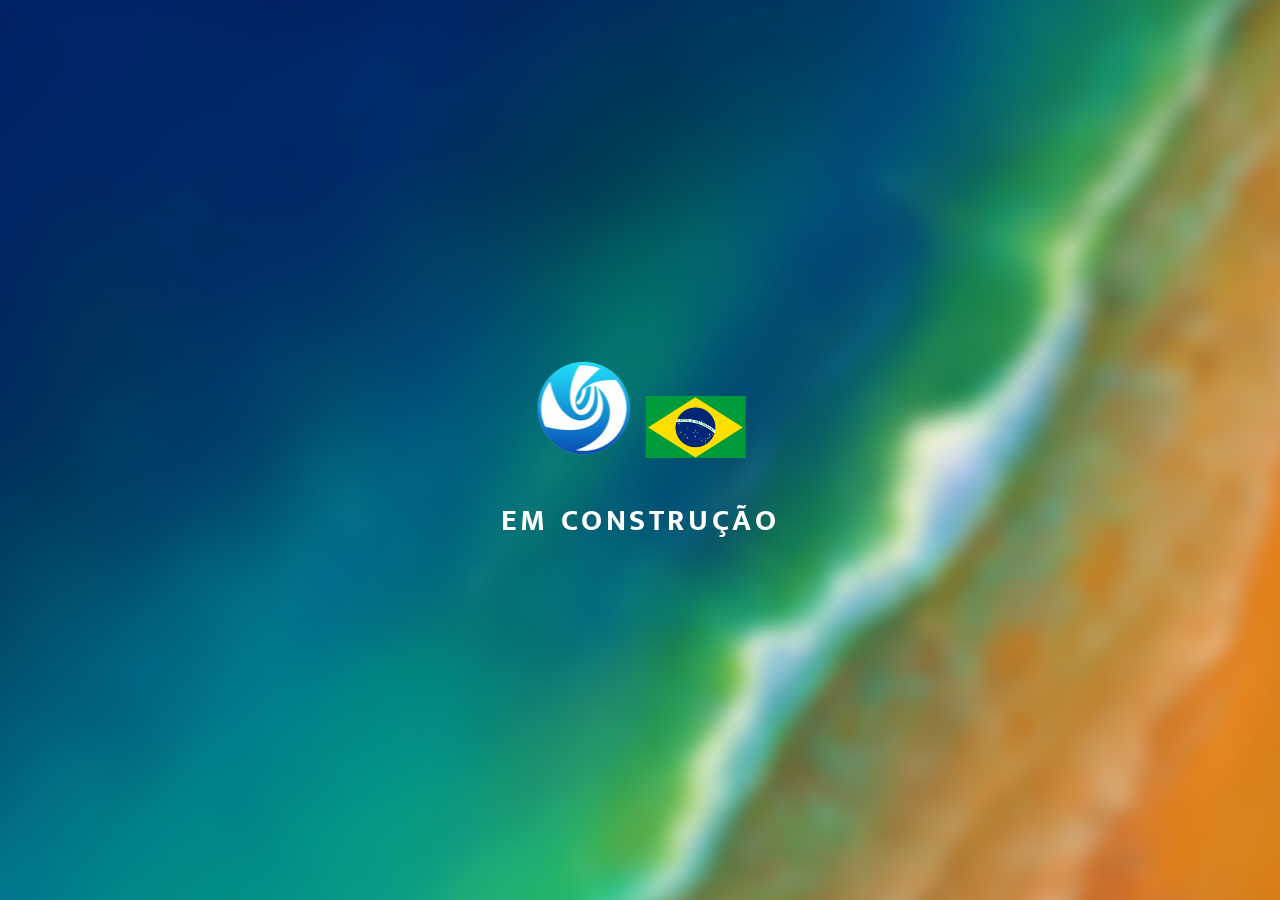
==== index.html @ f0994888 "changed brazil flag photo" ====
<!doctype html>
<html lang="en">
  <head>
    <title>deepin brasil</title>
    <!-- Required meta tags -->
    <meta charset="utf-8">
    <meta name="viewport" content="width=device-width, initial-scale=1, shrink-to-fit=no">

    <link rel="shortcut icon" href="img/icon.png" type="image/x-icon"/>
    <link href="https://fonts.googleapis.com/css?family=Mukta+Malar" rel="stylesheet">
    <!-- CSS -->
    <link rel="stylesheet" href="assets/less/home.css">
    <!-- Bootstrap CSS -->
    <link rel="stylesheet" href="https://stackpath.bootstrapcdn.com/bootstrap/4.1.2/css/bootstrap.min.css" integrity="sha384-Smlep5jCw/wG7hdkwQ/Z5nLIefveQRIY9nfy6xoR1uRYBtpZgI6339F5dgvm/e9B" crossorigin="anonymous">
  </head>
  <body>
      <div class="container-fluid">
      </div>

      <div class="building-tile">
        <div class="building-content">
            <div class="building-img">
                <center>
                    <img src="img/logo.png" width="100px">
                    <img src="img/brasil-flag.png" width="100px">
                </center>
            </div>
            <div class="building-text">
                Em construção
            </div>
        </div>
    </div>
    <!-- Optional JavaScript -->
    <!-- jQuery first, then Popper.js, then Bootstrap JS -->
    <script src="https://code.jquery.com/jquery-3.3.1.slim.min.js" integrity="sha384-q8i/X+965DzO0rT7abK41JStQIAqVgRVzpbzo5smXKp4YfRvH+8abtTE1Pi6jizo" crossorigin="anonymous"></script>
    <script src="https://cdnjs.cloudflare.com/ajax/libs/popper.js/1.14.3/umd/popper.min.js" integrity="sha384-ZMP7rVo3mIykV+2+9J3UJ46jBk0WLaUAdn689aCwoqbBJiSnjAK/l8WvCWPIPm49" crossorigin="anonymous"></script>
    <script src="https://stackpath.bootstrapcdn.com/bootstrap/4.1.2/js/bootstrap.min.js" integrity="sha384-o+RDsa0aLu++PJvFqy8fFScvbHFLtbvScb8AjopnFD+iEQ7wo/CG0xlczd+2O/em" crossorigin="anonymous"></script>
  </body>
</html>
---- assets/less/home.css ----
.container-fluid {
  position: fixed;
  height: 100vh;
  width: 100%;
  background-size: cover;
  filter: blur(9px);
  transform: scale(1.1);
  background-image: url(../../img/bg.jpg);
}
.building-tile {
  left: 50%;
  top: 50%;
  position: absolute;
  transform: translate(-50%, -50%);
}
.building-tile .building-content {
  align-self: center;
}
.building-tile img {
  margin: 4px;
  position: relative;
}
.building-tile .building-text {
  text-align: center;
  margin-top: 30px;
  font-family: 'Mukta Malar', sans-serif;
  text-transform: uppercase;
  letter-spacing: 3.6px;
  font-size: 30px;
  color: white;
  font-weight: bolder;
}
.building-tile ul {
  list-style: none;
  float: left;
}
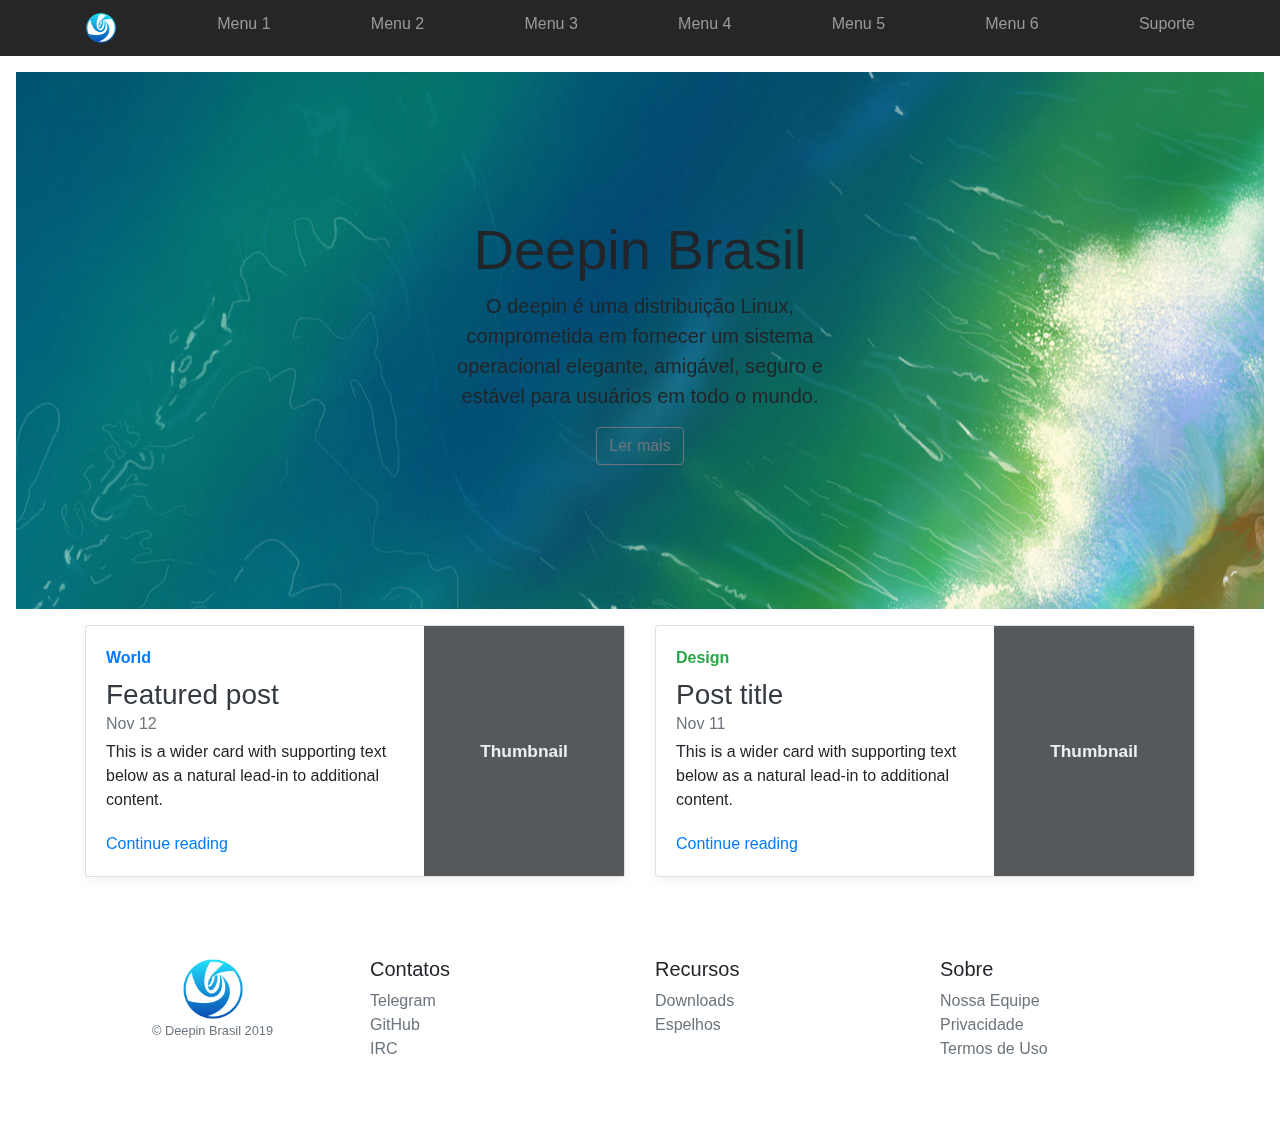
==== commit 14ce19bd: "Adicionado Modelo de Pagina" ====
--- a/index.html
+++ b/index.html
@@ -1,39 +1,129 @@
 <!doctype html>
-<html lang="en">
-  <head>
-    <title>deepin brasil</title>
-    <!-- Required meta tags -->
+<html lang="pt-br">
+
+<head>
     <meta charset="utf-8">
+    <meta http-equiv="X-UA-Compatible" content="IE=edge">
     <meta name="viewport" content="width=device-width, initial-scale=1, shrink-to-fit=no">
+    <meta name="description" content="">
+    <meta name="author" content="">
+    <title>Deepin Brasil</title>
+    <!-- Bootstrap core CSS -->
+    <link href="assets/css/bootstrap/bootstrap.css" rel="stylesheet">
+    <!-- Custom styles for this template -->
+    <link href="assets/css/base.css" rel="stylesheet">
+    <link rel="shortcut icon" href="assets/img/icon.png" type="image/x-icon"/>
+</head>
 
-    <link rel="shortcut icon" href="img/icon.png" type="image/x-icon"/>
-    <link href="https://fonts.googleapis.com/css?family=Mukta+Malar" rel="stylesheet">
-    <!-- CSS -->
-    <link rel="stylesheet" href="assets/less/home.css">
-    <!-- Bootstrap CSS -->
-    <link rel="stylesheet" href="https://stackpath.bootstrapcdn.com/bootstrap/4.1.2/css/bootstrap.min.css" integrity="sha384-Smlep5jCw/wG7hdkwQ/Z5nLIefveQRIY9nfy6xoR1uRYBtpZgI6339F5dgvm/e9B" crossorigin="anonymous">
-  </head>
-  <body>
-      <div class="container-fluid">
-      </div>
+<body>
+    <nav class="site-header sticky-top py-1">
+        <div class="container d-flex flex-column flex-md-row justify-content-between">
+            <a class="py-2" href="#"> <img class="logo" src="assets/img/logo.png"> </a>
+            <a class="py-2 d-none d-md-inline-block" href="#">Menu 1</a>
+            <a class="py-2 d-none d-md-inline-block" href="#">Menu 2</a>
+            <a class="py-2 d-none d-md-inline-block" href="#">Menu 3</a>
+            <a class="py-2 d-none d-md-inline-block" href="#">Menu 4</a>
+            <a class="py-2 d-none d-md-inline-block" href="#">Menu 5</a>
+            <a class="py-2 d-none d-md-inline-block" href="#">Menu 6</a>
+            <a class="py-2 d-none d-md-inline-block" href="#">Suporte</a>
+        </div>
+    </nav>
 
-      <div class="building-tile">
-        <div class="building-content">
-            <div class="building-img">
-                <center>
-                    <img src="img/logo.png" width="100px">
-                    <img src="img/brasil-flag.png" width="100px">
-                </center>
+    <div class="position-relative overflow-hidden p-3 p-md-5 m-md-3 text-center bg-light">
+        <div class="col-md-5 p-lg-5 mx-auto my-5">
+            <h1 class="display-4 font-weight-normal">Deepin Brasil</h1>
+            <p class="lead font-weight-normal">O deepin é uma distribuição Linux, comprometida em fornecer um sistema operacional elegante, amigável, seguro e estável para usuários em todo o mundo.</p>
+            <a class="btn btn-outline-secondary" href="#">Ler mais</a>
+        </div>
+
+    </div>
+
+    <div class="container flex-auto">
+        <div class="row mb-2">
+            <div class="col-md-6">
+                <div class="card flex-md-row mb-4 box-shadow h-md-250">
+                    <div class="card-body d-flex flex-column align-items-start">
+                        <strong class="d-inline-block mb-2 text-primary">World</strong>
+                        <h3 class="mb-0"> <a class="text-dark" href="#">Featured post</a> </h3>
+                        <div class="mb-1 text-muted">Nov 12</div>
+                        <p class="card-text mb-auto">This is a wider card with supporting text below as a natural lead-in to additional content.</p>
+                        <a href="#">Continue reading</a>
+                    </div>
+                    <img class="card-img-right flex-auto d-none d-md-block" src="data:image/svg+xml;charset=UTF-8,%3Csvg%20width%3D%22200%22%20height%3D%22250%22%20xmlns%3D%22http%3A%2F%2Fwww.w3.org%2F2000%2Fsvg%22%20viewBox%3D%220%200%20200%20250%22%20preserveAspectRatio%3D%22none%22%3E%3Cdefs%3E%3Cstyle%20type%3D%22text%2Fcss%22%3E%23holder_1610ecb1e61%20text%20%7B%20fill%3A%23eceeef%3Bfont-weight%3Abold%3Bfont-family%3AArial%2C%20Helvetica%2C%20Open%20Sans%2C%20sans-serif%2C%20monospace%3Bfont-size%3A13pt%20%7D%20%3C%2Fstyle%3E%3C%2Fdefs%3E%3Cg%20id%3D%22holder_1610ecb1e61%22%3E%3Crect%20width%3D%22200%22%20height%3D%22250%22%20fill%3D%22%2355595c%22%3E%3C%2Frect%3E%3Cg%3E%3Ctext%20x%3D%2256.203125%22%20y%3D%22130.7%22%3EThumbnail%3C%2Ftext%3E%3C%2Fg%3E%3C%2Fg%3E%3C%2Fsvg%3E"
+                        alt="Card image cap">
+                </div>
             </div>
-            <div class="building-text">
-                Em construção
+            <div class="col-md-6">
+                <div class="card flex-md-row mb-4 box-shadow h-md-250">
+                    <div class="card-body d-flex flex-column align-items-start">
+                        <strong class="d-inline-block mb-2 text-success">Design</strong>
+                        <h3 class="mb-0"> <a class="text-dark" href="#">Post title</a> </h3>
+                        <div class="mb-1 text-muted">Nov 11</div>
+                        <p class="card-text mb-auto">This is a wider card with supporting text below as a natural lead-in to additional content.</p>
+                        <a href="#">Continue reading</a>
+                    </div>
+                    <img class="card-img-right flex-auto d-none d-md-block" src="data:image/svg+xml;charset=UTF-8,%3Csvg%20width%3D%22200%22%20height%3D%22250%22%20xmlns%3D%22http%3A%2F%2Fwww.w3.org%2F2000%2Fsvg%22%20viewBox%3D%220%200%20200%20250%22%20preserveAspectRatio%3D%22none%22%3E%3Cdefs%3E%3Cstyle%20type%3D%22text%2Fcss%22%3E%23holder_1610ecb1e61%20text%20%7B%20fill%3A%23eceeef%3Bfont-weight%3Abold%3Bfont-family%3AArial%2C%20Helvetica%2C%20Open%20Sans%2C%20sans-serif%2C%20monospace%3Bfont-size%3A13pt%20%7D%20%3C%2Fstyle%3E%3C%2Fdefs%3E%3Cg%20id%3D%22holder_1610ecb1e61%22%3E%3Crect%20width%3D%22200%22%20height%3D%22250%22%20fill%3D%22%2355595c%22%3E%3C%2Frect%3E%3Cg%3E%3Ctext%20x%3D%2256.203125%22%20y%3D%22130.7%22%3EThumbnail%3C%2Ftext%3E%3C%2Fg%3E%3C%2Fg%3E%3C%2Fsvg%3E"
+                        alt="Card image cap">
+                </div>
             </div>
         </div>
     </div>
-    <!-- Optional JavaScript -->
-    <!-- jQuery first, then Popper.js, then Bootstrap JS -->
-    <script src="https://code.jquery.com/jquery-3.3.1.slim.min.js" integrity="sha384-q8i/X+965DzO0rT7abK41JStQIAqVgRVzpbzo5smXKp4YfRvH+8abtTE1Pi6jizo" crossorigin="anonymous"></script>
-    <script src="https://cdnjs.cloudflare.com/ajax/libs/popper.js/1.14.3/umd/popper.min.js" integrity="sha384-ZMP7rVo3mIykV+2+9J3UJ46jBk0WLaUAdn689aCwoqbBJiSnjAK/l8WvCWPIPm49" crossorigin="anonymous"></script>
-    <script src="https://stackpath.bootstrapcdn.com/bootstrap/4.1.2/js/bootstrap.min.js" integrity="sha384-o+RDsa0aLu++PJvFqy8fFScvbHFLtbvScb8AjopnFD+iEQ7wo/CG0xlczd+2O/em" crossorigin="anonymous"></script>
-  </body>
+
+    <footer class="container py-5">
+        <div class="row">
+            <div class="col-12 col-md text-center">
+                <img class="logo" src="assets/img/logo.png">
+                <small class="d-block mb-3 text-muted">&copy; Deepin Brasil 2019</small>
+            </div>
+            <div class="col-6 col-md">
+                <h5>Contatos</h5>
+                <ul class="list-unstyled text-small">
+                    <li>
+                        <a class="text-muted" href="#">Telegram</a>
+                    </li>
+                    <li>
+                        <a class="text-muted" href="#">GitHub</a>
+                    </li>
+                    <li>
+                        <a class="text-muted" href="#">IRC</a>
+                    </li>
+                </ul>
+            </div>
+
+            <div class="col-6 col-md">
+                <h5>Recursos</h5>
+                <ul class="list-unstyled text-small">
+                    <li>
+                        <a class="text-muted" href="#">Downloads</a>
+                    </li>
+                    <li>
+                        <a class="text-muted" href="#">Espelhos</a>
+                    </li>
+
+                </ul>
+            </div>
+            <div class="col-6 col-md">
+                <h5>Sobre</h5>
+                <ul class="list-unstyled text-small">
+                    <li>
+                        <a class="text-muted" href="#">Nossa Equipe</a>
+                    </li>
+                    <li>
+                        <a class="text-muted" href="#">Privacidade</a>
+                    </li>
+                    <li>
+                        <a class="text-muted" href="#">Termos de Uso</a>
+                    </li>
+                </ul>
+            </div>
+        </div>
+    </footer>
+    <!-- Bootstrap core JavaScript
+    ================================================== -->
+    <!-- Placed at the end of the document so the pages load faster -->
+    <script src="assets/js/jquery.min.js"></script>
+    <script src="assets/js/popper.js"></script>
+    <script src="assets/js/bootstrap.min.js"></script>
+</body>
+
 </html>--- a/assets/css/base.css
+++ b/assets/css/base.css
@@ -0,0 +1 @@
+.site-header{background-color:rgba(0,0,0,.85);-webkit-backdrop-filter:saturate(180%) blur(20px);backdrop-filter:saturate(180%) blur(20px)}.site-header .logo{max-width:32px;max-height:32px}.site-header a{color:#999;transition:ease-in-out color .15s}.site-header a:hover{color:#fff;text-decoration:none}.border-top{border-top:1px solid #e5e5e5}.border-bottom{border-bottom:1px solid #e5e5e5}.box-shadow{box-shadow:0 .25rem .75rem rgba(0,0,0,.05)}.flex-equal>*{-ms-flex:1;-webkit-box-flex:1;flex:1}@media(min-width: 768px){.flex-md-equal>*{-ms-flex:1;-webkit-box-flex:1;flex:1}}.overflow-hidden{overflow:hidden}footer .logo{max-width:64px;max-height:64px}.flex-auto{-ms-flex:0 0 auto;-webkit-box-flex:0;flex:0 0 auto}.is-hide{display:none}.bg-light{background:url("../img/bg.jpg") center no-repeat}/*# sourceMappingURL=base.css.map */
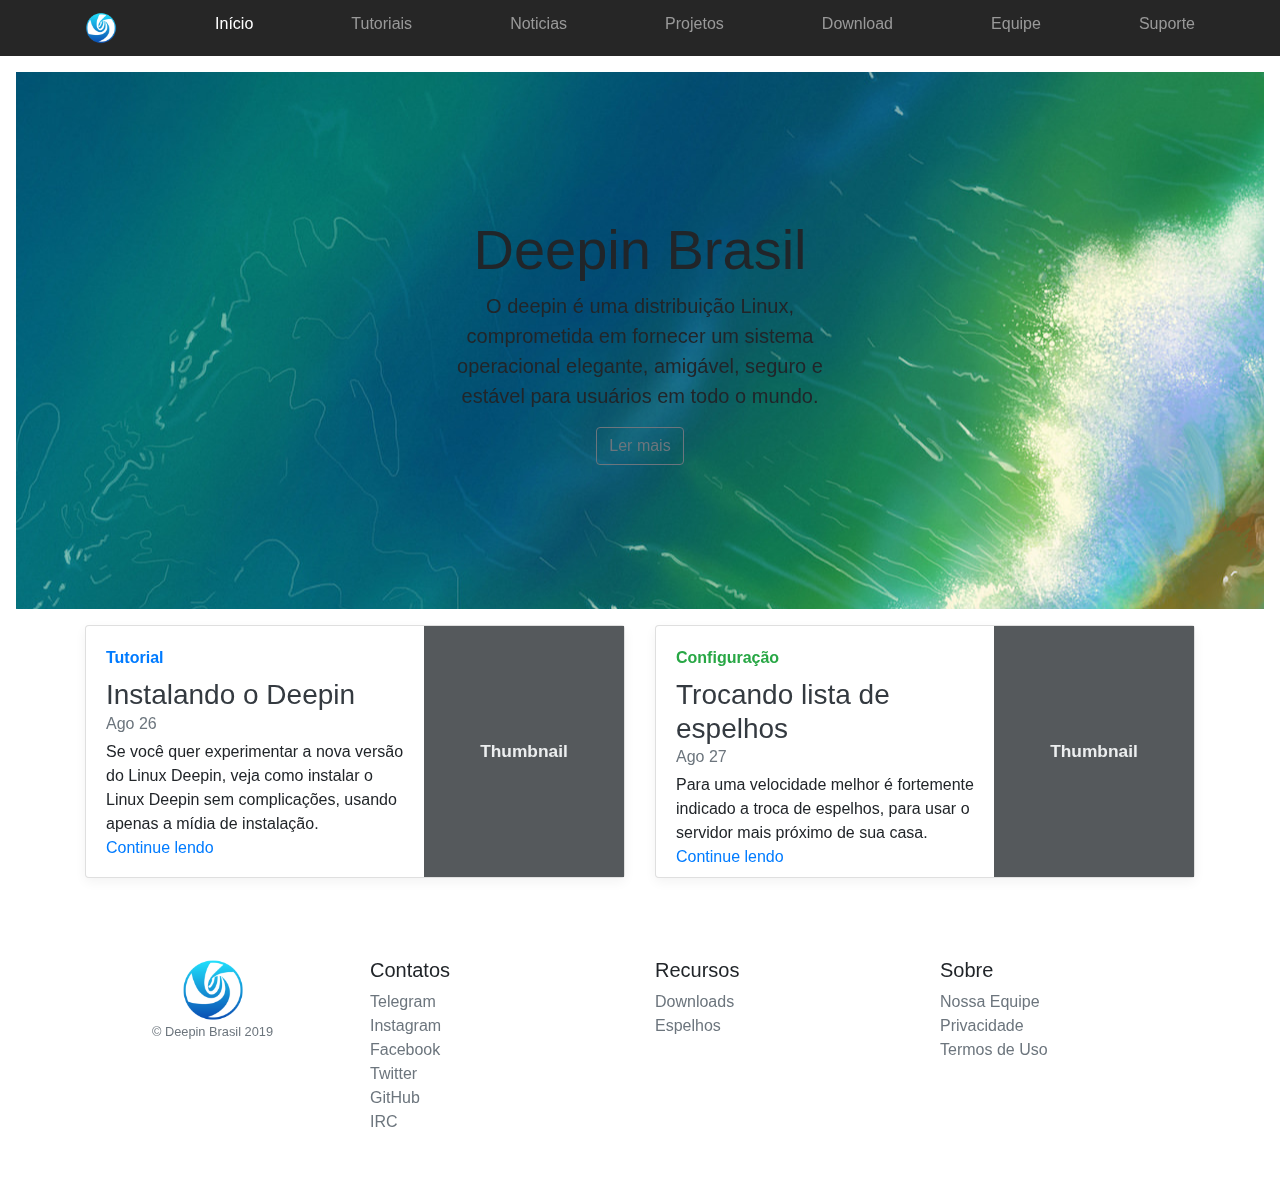
==== commit 357502df: "Adicionado:Termos de uso.Links e menus." ====
--- a/index.html
+++ b/index.html
@@ -3,28 +3,30 @@
 
 <head>
     <meta charset="utf-8">
+    <!--<base href="https://deepinbrasil.github.io/">-->
     <meta http-equiv="X-UA-Compatible" content="IE=edge">
     <meta name="viewport" content="width=device-width, initial-scale=1, shrink-to-fit=no">
-    <meta name="description" content="">
-    <meta name="author" content="">
+    <meta name="description" content="Comunidade Deepin Brasil">
+    <meta name="author" content="Deepin Brasil Team">
     <title>Deepin Brasil</title>
     <!-- Bootstrap core CSS -->
     <link href="assets/css/bootstrap/bootstrap.css" rel="stylesheet">
     <!-- Custom styles for this template -->
     <link href="assets/css/base.css" rel="stylesheet">
-    <link rel="shortcut icon" href="assets/img/icon.png" type="image/x-icon"/>
+    <link rel="shortcut icon" href="assets/img/icon.png" type="image/x-icon" />
 </head>
 
 <body>
     <nav class="site-header sticky-top py-1">
         <div class="container d-flex flex-column flex-md-row justify-content-between">
             <a class="py-2" href="#"> <img class="logo" src="assets/img/logo.png"> </a>
-            <a class="py-2 d-none d-md-inline-block" href="#">Menu 1</a>
-            <a class="py-2 d-none d-md-inline-block" href="#">Menu 2</a>
-            <a class="py-2 d-none d-md-inline-block" href="#">Menu 3</a>
-            <a class="py-2 d-none d-md-inline-block" href="#">Menu 4</a>
-            <a class="py-2 d-none d-md-inline-block" href="#">Menu 5</a>
-            <a class="py-2 d-none d-md-inline-block" href="#">Menu 6</a>
+
+            <a class="py-2 d-none d-md-inline-block is-active" href="#">Início</a>
+            <a class="py-2 d-none d-md-inline-block" href="#">Tutoriais</a>
+            <a class="py-2 d-none d-md-inline-block" href="#">Noticias</a>
+            <a class="py-2 d-none d-md-inline-block" href="#">Projetos</a>
+            <a class="py-2 d-none d-md-inline-block" href="#">Download</a>
+            <a class="py-2 d-none d-md-inline-block" href="#">Equipe</a>
             <a class="py-2 d-none d-md-inline-block" href="#">Suporte</a>
         </div>
     </nav>
@@ -43,11 +45,11 @@
             <div class="col-md-6">
                 <div class="card flex-md-row mb-4 box-shadow h-md-250">
                     <div class="card-body d-flex flex-column align-items-start">
-                        <strong class="d-inline-block mb-2 text-primary">World</strong>
-                        <h3 class="mb-0"> <a class="text-dark" href="#">Featured post</a> </h3>
-                        <div class="mb-1 text-muted">Nov 12</div>
-                        <p class="card-text mb-auto">This is a wider card with supporting text below as a natural lead-in to additional content.</p>
-                        <a href="#">Continue reading</a>
+                        <strong class="d-inline-block mb-2 text-primary">Tutorial</strong>
+                        <h3 class="mb-0"> <a class="text-dark" href="#">Instalando o Deepin</a> </h3>
+                        <div class="mb-1 text-muted">Ago 26</div>
+                        <p class="card-text mb-auto">Se você quer experimentar a nova versão do Linux Deepin, veja como instalar o Linux Deepin sem complicações, usando apenas a mídia de instalação.</p>
+                        <a href="#">Continue lendo</a>
                     </div>
                     <img class="card-img-right flex-auto d-none d-md-block" src="data:image/svg+xml;charset=UTF-8,%3Csvg%20width%3D%22200%22%20height%3D%22250%22%20xmlns%3D%22http%3A%2F%2Fwww.w3.org%2F2000%2Fsvg%22%20viewBox%3D%220%200%20200%20250%22%20preserveAspectRatio%3D%22none%22%3E%3Cdefs%3E%3Cstyle%20type%3D%22text%2Fcss%22%3E%23holder_1610ecb1e61%20text%20%7B%20fill%3A%23eceeef%3Bfont-weight%3Abold%3Bfont-family%3AArial%2C%20Helvetica%2C%20Open%20Sans%2C%20sans-serif%2C%20monospace%3Bfont-size%3A13pt%20%7D%20%3C%2Fstyle%3E%3C%2Fdefs%3E%3Cg%20id%3D%22holder_1610ecb1e61%22%3E%3Crect%20width%3D%22200%22%20height%3D%22250%22%20fill%3D%22%2355595c%22%3E%3C%2Frect%3E%3Cg%3E%3Ctext%20x%3D%2256.203125%22%20y%3D%22130.7%22%3EThumbnail%3C%2Ftext%3E%3C%2Fg%3E%3C%2Fg%3E%3C%2Fsvg%3E"
                         alt="Card image cap">
@@ -56,11 +58,11 @@
             <div class="col-md-6">
                 <div class="card flex-md-row mb-4 box-shadow h-md-250">
                     <div class="card-body d-flex flex-column align-items-start">
-                        <strong class="d-inline-block mb-2 text-success">Design</strong>
-                        <h3 class="mb-0"> <a class="text-dark" href="#">Post title</a> </h3>
-                        <div class="mb-1 text-muted">Nov 11</div>
-                        <p class="card-text mb-auto">This is a wider card with supporting text below as a natural lead-in to additional content.</p>
-                        <a href="#">Continue reading</a>
+                        <strong class="d-inline-block mb-2 text-success">Configuração</strong>
+                        <h3 class="mb-0"> <a class="text-dark" href="#">Trocando lista de espelhos</a> </h3>
+                        <div class="mb-1 text-muted">Ago 27</div>
+                        <p class="card-text mb-auto">Para uma velocidade melhor é fortemente indicado a troca de espelhos, para usar o servidor mais próximo de sua casa.</p>
+                        <a href="#">Continue lendo</a>
                     </div>
                     <img class="card-img-right flex-auto d-none d-md-block" src="data:image/svg+xml;charset=UTF-8,%3Csvg%20width%3D%22200%22%20height%3D%22250%22%20xmlns%3D%22http%3A%2F%2Fwww.w3.org%2F2000%2Fsvg%22%20viewBox%3D%220%200%20200%20250%22%20preserveAspectRatio%3D%22none%22%3E%3Cdefs%3E%3Cstyle%20type%3D%22text%2Fcss%22%3E%23holder_1610ecb1e61%20text%20%7B%20fill%3A%23eceeef%3Bfont-weight%3Abold%3Bfont-family%3AArial%2C%20Helvetica%2C%20Open%20Sans%2C%20sans-serif%2C%20monospace%3Bfont-size%3A13pt%20%7D%20%3C%2Fstyle%3E%3C%2Fdefs%3E%3Cg%20id%3D%22holder_1610ecb1e61%22%3E%3Crect%20width%3D%22200%22%20height%3D%22250%22%20fill%3D%22%2355595c%22%3E%3C%2Frect%3E%3Cg%3E%3Ctext%20x%3D%2256.203125%22%20y%3D%22130.7%22%3EThumbnail%3C%2Ftext%3E%3C%2Fg%3E%3C%2Fg%3E%3C%2Fsvg%3E"
                         alt="Card image cap">
@@ -79,10 +81,19 @@
                 <h5>Contatos</h5>
                 <ul class="list-unstyled text-small">
                     <li>
-                        <a class="text-muted" href="#">Telegram</a>
+                        <a class="text-muted" href="http://t.me/deepinbrasil">Telegram</a>
                     </li>
                     <li>
-                        <a class="text-muted" href="#">GitHub</a>
+                        <a class="text-muted" href="http://instagr.am/deepinbrasil">Instagram</a>
+                    </li>
+                    <li>
+                        <a class="text-muted" href="http://fb.com/deepinbrasil">Facebook</a>
+                    </li>
+                    <li>
+                        <a class="text-muted" href="http://twitter.com/deepinbrasil">Twitter</a>
+                    </li>
+                    <li>
+                        <a class="text-muted" href="https://github.com/deepinbrasil">GitHub</a>
                     </li>
                     <li>
                         <a class="text-muted" href="#">IRC</a>
@@ -106,13 +117,13 @@
                 <h5>Sobre</h5>
                 <ul class="list-unstyled text-small">
                     <li>
-                        <a class="text-muted" href="#">Nossa Equipe</a>
+                        <a class="text-muted" href="team.md">Nossa Equipe</a>
                     </li>
                     <li>
                         <a class="text-muted" href="#">Privacidade</a>
                     </li>
                     <li>
-                        <a class="text-muted" href="#">Termos de Uso</a>
+                        <a class="text-muted" href="termos_de_uso.md">Termos de Uso</a>
                     </li>
                 </ul>
             </div>
--- a/assets/css/base.css
+++ b/assets/css/base.css
@@ -1 +1 @@
-.site-header{background-color:rgba(0,0,0,.85);-webkit-backdrop-filter:saturate(180%) blur(20px);backdrop-filter:saturate(180%) blur(20px)}.site-header .logo{max-width:32px;max-height:32px}.site-header a{color:#999;transition:ease-in-out color .15s}.site-header a:hover{color:#fff;text-decoration:none}.border-top{border-top:1px solid #e5e5e5}.border-bottom{border-bottom:1px solid #e5e5e5}.box-shadow{box-shadow:0 .25rem .75rem rgba(0,0,0,.05)}.flex-equal>*{-ms-flex:1;-webkit-box-flex:1;flex:1}@media(min-width: 768px){.flex-md-equal>*{-ms-flex:1;-webkit-box-flex:1;flex:1}}.overflow-hidden{overflow:hidden}footer .logo{max-width:64px;max-height:64px}.flex-auto{-ms-flex:0 0 auto;-webkit-box-flex:0;flex:0 0 auto}.is-hide{display:none}.bg-light{background:url("../img/bg.jpg") center no-repeat}/*# sourceMappingURL=base.css.map */
+.site-header{background-color:rgba(0,0,0,.85);-webkit-backdrop-filter:saturate(180%) blur(20px);backdrop-filter:saturate(180%) blur(20px)}.site-header .logo{max-width:32px;max-height:32px}.site-header a{color:#999;transition:ease-in-out color .15s}.site-header a:hover{color:#fff;text-decoration:none}a.is-active{color:#fff !important}.border-top{border-top:1px solid #e5e5e5}.border-bottom{border-bottom:1px solid #e5e5e5}.box-shadow{box-shadow:0 .25rem .75rem rgba(0,0,0,.05);max-height:253px !important}.flex-equal>*{-ms-flex:1;-webkit-box-flex:1;flex:1}@media(min-width: 768px){.flex-md-equal>*{-ms-flex:1;-webkit-box-flex:1;flex:1}}.overflow-hidden{overflow:hidden}footer .logo{max-width:64px;max-height:64px}.flex-auto{-ms-flex:0 0 auto;-webkit-box-flex:0;flex:0 0 auto}.is-hide{display:none}.bg-light{background:url("../img/bg.jpg") center no-repeat}/*# sourceMappingURL=base.css.map */
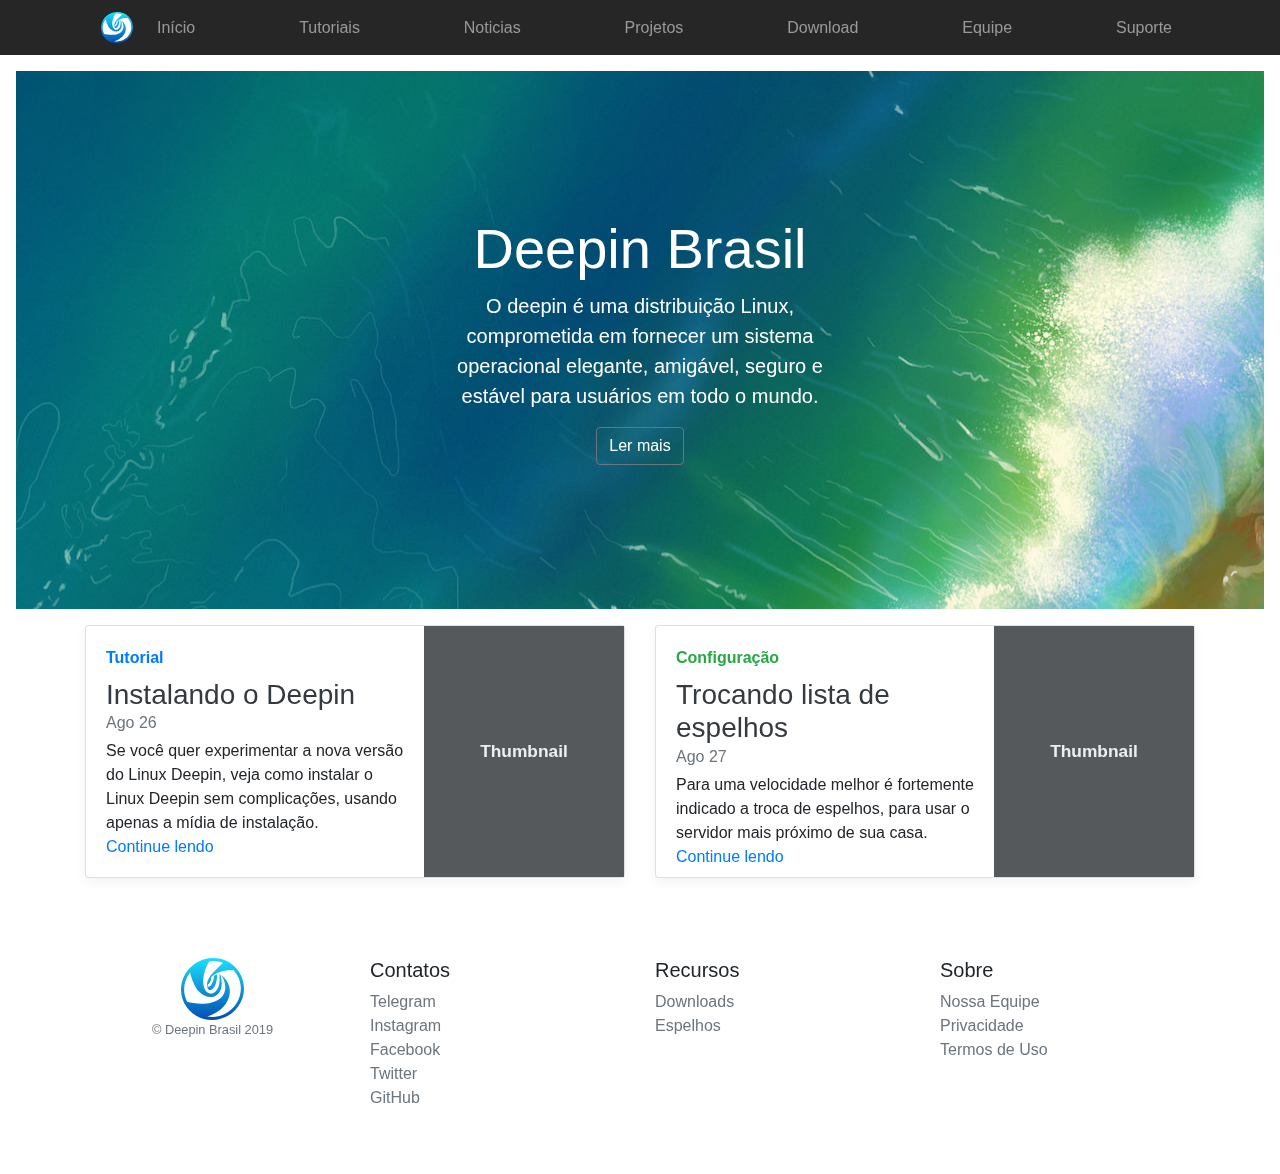
==== commit 7b1f80c0: "Adicionado logosCorrigido Menus e Textos" ====
--- a/index.html
+++ b/index.html
@@ -13,29 +13,36 @@
     <link href="assets/css/bootstrap/bootstrap.css" rel="stylesheet">
     <!-- Custom styles for this template -->
     <link href="assets/css/base.css" rel="stylesheet">
-    <link rel="shortcut icon" href="assets/img/icon.png" type="image/x-icon" />
+    <link rel="shortcut icon" href="assets/img/deepin2.svg" type="image/x-icon" />
 </head>
 
 <body>
-    <nav class="site-header sticky-top py-1">
-        <div class="container d-flex flex-column flex-md-row justify-content-between">
-            <a class="py-2" href="#"> <img class="logo" src="assets/img/logo.png"> </a>
 
-            <a class="py-2 d-none d-md-inline-block is-active" href="#">Início</a>
-            <a class="py-2 d-none d-md-inline-block" href="#">Tutoriais</a>
-            <a class="py-2 d-none d-md-inline-block" href="#">Noticias</a>
-            <a class="py-2 d-none d-md-inline-block" href="#">Projetos</a>
-            <a class="py-2 d-none d-md-inline-block" href="#">Download</a>
-            <a class="py-2 d-none d-md-inline-block" href="#">Equipe</a>
-            <a class="py-2 d-none d-md-inline-block" href="#">Suporte</a>
+    <nav class="navbar navbar-expand-lg site-header sticky-top py-1">
+        <div class="container justify-content-between">
+            <a class="py-2 nav-link" href="https://deepinbrasil.github.io"> <img class="logo" src="assets/img/deepin2.svg"> </a>
+            <button class="navbar-toggler" type="button" data-toggle="collapse" data-target="#navbarNavAltMarkup" aria-controls="navbarNavAltMarkup" aria-expanded="false" aria-label="Alterna navegação">
+          <span class="navbar-toggler-icon"></span>
+        </button>
+            <div class="collapse navbar-collapse " id="navbarNavAltMarkup">
+                <div class="navbar-nav container justify-content-between">
+                    <a class="nav-item nav-link active" href="https://deepinbrasil.github.io">Início <span class="sr-only">(Página atual)</span></a>
+                    <a class="nav-item nav-link" href="#">Tutoriais</a>
+                    <a class="nav-item nav-link " href="#">Noticias</a>
+                    <a class="nav-item nav-link" href="#">Projetos</a>
+                    <a class="nav-item nav-link" href="#">Download</a>
+                    <a class="nav-item nav-link" href="#">Equipe</a>
+                    <a class="nav-item nav-link" href="#">Suporte</a>
+                </div>
+            </div>
         </div>
     </nav>
 
     <div class="position-relative overflow-hidden p-3 p-md-5 m-md-3 text-center bg-light">
-        <div class="col-md-5 p-lg-5 mx-auto my-5">
+        <div class="col-md-5 p-lg-5 mx-auto my-5 bg-light--color-white">
             <h1 class="display-4 font-weight-normal">Deepin Brasil</h1>
             <p class="lead font-weight-normal">O deepin é uma distribuição Linux, comprometida em fornecer um sistema operacional elegante, amigável, seguro e estável para usuários em todo o mundo.</p>
-            <a class="btn btn-outline-secondary" href="#">Ler mais</a>
+            <a class="btn bg-light--btn" href="#">Ler mais</a>
         </div>
 
     </div>
@@ -74,7 +81,7 @@
     <footer class="container py-5">
         <div class="row">
             <div class="col-12 col-md text-center">
-                <img class="logo" src="assets/img/logo.png">
+                <img class="logo" src="assets/img/deepin2.svg">
                 <small class="d-block mb-3 text-muted">&copy; Deepin Brasil 2019</small>
             </div>
             <div class="col-6 col-md">
@@ -95,9 +102,6 @@
                     <li>
                         <a class="text-muted" href="https://github.com/deepinbrasil">GitHub</a>
                     </li>
-                    <li>
-                        <a class="text-muted" href="#">IRC</a>
-                    </li>
                 </ul>
             </div>
 
@@ -117,13 +121,13 @@
                 <h5>Sobre</h5>
                 <ul class="list-unstyled text-small">
                     <li>
-                        <a class="text-muted" href="team.md">Nossa Equipe</a>
+                        <a class="text-muted" href="md/nossa_equipe.html">Nossa Equipe</a>
                     </li>
                     <li>
                         <a class="text-muted" href="#">Privacidade</a>
                     </li>
                     <li>
-                        <a class="text-muted" href="termos_de_uso.md">Termos de Uso</a>
+                        <a class="text-muted" href="md/termos_de_uso.html">Termos de Uso</a>
                     </li>
                 </ul>
             </div>
--- a/assets/css/base.css
+++ b/assets/css/base.css
@@ -1 +1 @@
-.site-header{background-color:rgba(0,0,0,.85);-webkit-backdrop-filter:saturate(180%) blur(20px);backdrop-filter:saturate(180%) blur(20px)}.site-header .logo{max-width:32px;max-height:32px}.site-header a{color:#999;transition:ease-in-out color .15s}.site-header a:hover{color:#fff;text-decoration:none}a.is-active{color:#fff !important}.border-top{border-top:1px solid #e5e5e5}.border-bottom{border-bottom:1px solid #e5e5e5}.box-shadow{box-shadow:0 .25rem .75rem rgba(0,0,0,.05);max-height:253px !important}.flex-equal>*{-ms-flex:1;-webkit-box-flex:1;flex:1}@media(min-width: 768px){.flex-md-equal>*{-ms-flex:1;-webkit-box-flex:1;flex:1}}.overflow-hidden{overflow:hidden}footer .logo{max-width:64px;max-height:64px}.flex-auto{-ms-flex:0 0 auto;-webkit-box-flex:0;flex:0 0 auto}.is-hide{display:none}.bg-light{background:url("../img/bg.jpg") center no-repeat}/*# sourceMappingURL=base.css.map */
+.site-header{background-color:rgba(0,0,0,.85);-webkit-backdrop-filter:saturate(180%) blur(20px);backdrop-filter:saturate(180%) blur(20px)}.site-header .logo{max-width:32px;max-height:32px}.site-header a{color:#999;transition:ease-in-out color .15s}.site-header a:hover{color:#fff;text-decoration:none}a.is-active{color:#fff !important}.border-top{border-top:1px solid #e5e5e5}.border-bottom{border-bottom:1px solid #e5e5e5}.box-shadow{box-shadow:0 .25rem .75rem rgba(0,0,0,.05);max-height:253px !important}.flex-equal>*{-ms-flex:1;-webkit-box-flex:1;flex:1}@media(min-width: 768px){.flex-md-equal>*{-ms-flex:1;-webkit-box-flex:1;flex:1}}.overflow-hidden{overflow:hidden}footer .logo{max-width:64px;max-height:64px}.flex-auto{-ms-flex:0 0 auto;-webkit-box-flex:0;flex:0 0 auto}.is-hide{display:none}.bg-light{background:url("../img/bg.jpg") center no-repeat}.bg-light--grayscale{filter:grayscale(66%)}.bg-light--color-white{color:#fff}.bg-light--btn{color:#fff !important;border-color:#6c757d !important}/*# sourceMappingURL=base.css.map */
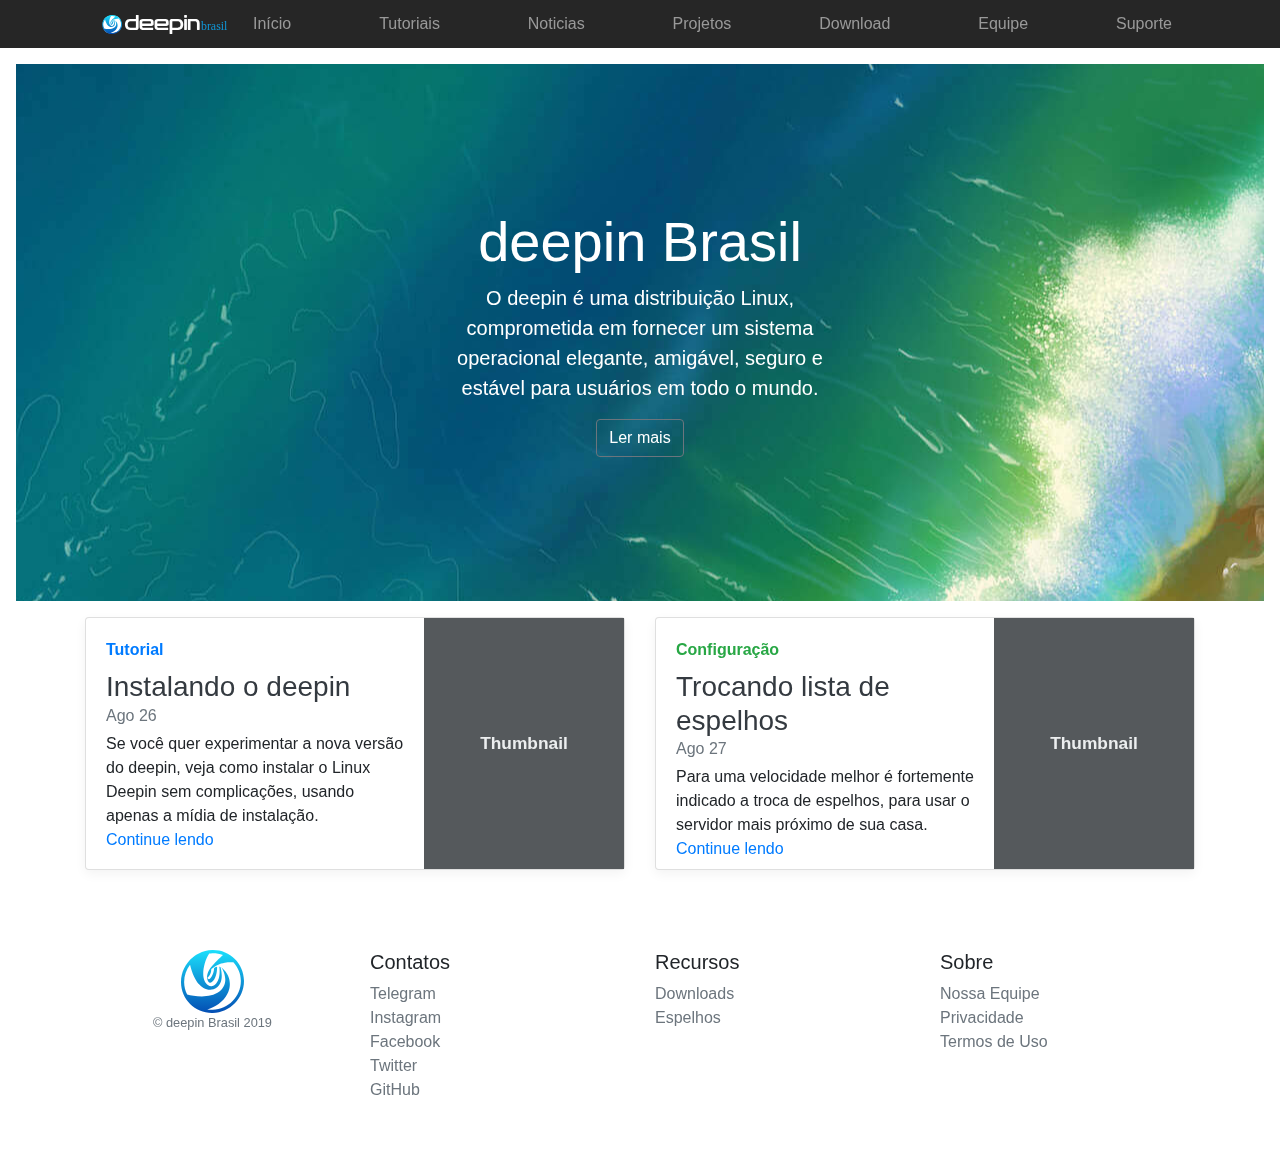
==== commit 54e70bb2: "Update index.html" ====
--- a/index.html
+++ b/index.html
@@ -6,31 +6,44 @@
     <!--<base href="https://deepinbrasil.github.io/">-->
     <meta http-equiv="X-UA-Compatible" content="IE=edge">
     <meta name="viewport" content="width=device-width, initial-scale=1, shrink-to-fit=no">
-    <meta name="description" content="Comunidade Deepin Brasil">
-    <meta name="author" content="Deepin Brasil Team">
-    <title>Deepin Brasil</title>
+    <meta name="description" content="Comunidade deepin do Brasil">
+    <meta name="author" content="deepin Brasil Team">
+    <title>deepin Brasil</title>
     <!-- Bootstrap core CSS -->
     <link href="assets/css/bootstrap/bootstrap.css" rel="stylesheet">
     <!-- Custom styles for this template -->
     <link href="assets/css/base.css" rel="stylesheet">
     <link rel="shortcut icon" href="assets/img/deepin2.svg" type="image/x-icon" />
+    <!-- Global site tag (gtag.js) - Google Analytics -->
+    <script async src="https://www.googletagmanager.com/gtag/js?id=UA-72804098-5"></script>
+    <script>
+        window.dataLayer = window.dataLayer || [];
+
+        function gtag() {
+            dataLayer.push(arguments);
+        }
+        gtag('js', new Date());
+
+        gtag('config', 'UA-72804098-5');
+    </script>
+
 </head>
 
 <body>
 
     <nav class="navbar navbar-expand-lg site-header sticky-top py-1">
         <div class="container justify-content-between">
-            <a class="py-2 nav-link" href="https://deepinbrasil.github.io"> <img class="logo" src="assets/img/deepin2.svg"> </a>
+            <a class="py-2 nav-link" href="https://deepinbrasil.github.io"> <img class="logo" src="assets/img/DeepinBrasil.svg"> </a>
             <button class="navbar-toggler" type="button" data-toggle="collapse" data-target="#navbarNavAltMarkup" aria-controls="navbarNavAltMarkup" aria-expanded="false" aria-label="Alterna navegação">
           <span class="navbar-toggler-icon"></span>
         </button>
             <div class="collapse navbar-collapse " id="navbarNavAltMarkup">
                 <div class="navbar-nav container justify-content-between">
-                    <a class="nav-item nav-link active" href="https://deepinbrasil.github.io">Início <span class="sr-only">(Página atual)</span></a>
+                    <a class="nav-item nav-link active" href="index.html">Início <span class="sr-only">(Página atual)</span></a>
                     <a class="nav-item nav-link" href="#">Tutoriais</a>
                     <a class="nav-item nav-link " href="#">Noticias</a>
                     <a class="nav-item nav-link" href="#">Projetos</a>
-                    <a class="nav-item nav-link" href="#">Download</a>
+                    <a class="nav-item nav-link" href="download.html">Download</a>
                     <a class="nav-item nav-link" href="#">Equipe</a>
                     <a class="nav-item nav-link" href="#">Suporte</a>
                 </div>
@@ -40,7 +53,7 @@
 
     <div class="position-relative overflow-hidden p-3 p-md-5 m-md-3 text-center bg-light">
         <div class="col-md-5 p-lg-5 mx-auto my-5 bg-light--color-white">
-            <h1 class="display-4 font-weight-normal">Deepin Brasil</h1>
+            <h1 class="display-4 font-weight-normal">deepin Brasil</h1>
             <p class="lead font-weight-normal">O deepin é uma distribuição Linux, comprometida em fornecer um sistema operacional elegante, amigável, seguro e estável para usuários em todo o mundo.</p>
             <a class="btn bg-light--btn" href="#">Ler mais</a>
         </div>
@@ -53,9 +66,9 @@
                 <div class="card flex-md-row mb-4 box-shadow h-md-250">
                     <div class="card-body d-flex flex-column align-items-start">
                         <strong class="d-inline-block mb-2 text-primary">Tutorial</strong>
-                        <h3 class="mb-0"> <a class="text-dark" href="#">Instalando o Deepin</a> </h3>
+                        <h3 class="mb-0"> <a class="text-dark" href="#">Instalando o deepin</a> </h3>
                         <div class="mb-1 text-muted">Ago 26</div>
-                        <p class="card-text mb-auto">Se você quer experimentar a nova versão do Linux Deepin, veja como instalar o Linux Deepin sem complicações, usando apenas a mídia de instalação.</p>
+                        <p class="card-text mb-auto">Se você quer experimentar a nova versão do deepin, veja como instalar o Linux Deepin sem complicações, usando apenas a mídia de instalação.</p>
                         <a href="#">Continue lendo</a>
                     </div>
                     <img class="card-img-right flex-auto d-none d-md-block" src="data:image/svg+xml;charset=UTF-8,%3Csvg%20width%3D%22200%22%20height%3D%22250%22%20xmlns%3D%22http%3A%2F%2Fwww.w3.org%2F2000%2Fsvg%22%20viewBox%3D%220%200%20200%20250%22%20preserveAspectRatio%3D%22none%22%3E%3Cdefs%3E%3Cstyle%20type%3D%22text%2Fcss%22%3E%23holder_1610ecb1e61%20text%20%7B%20fill%3A%23eceeef%3Bfont-weight%3Abold%3Bfont-family%3AArial%2C%20Helvetica%2C%20Open%20Sans%2C%20sans-serif%2C%20monospace%3Bfont-size%3A13pt%20%7D%20%3C%2Fstyle%3E%3C%2Fdefs%3E%3Cg%20id%3D%22holder_1610ecb1e61%22%3E%3Crect%20width%3D%22200%22%20height%3D%22250%22%20fill%3D%22%2355595c%22%3E%3C%2Frect%3E%3Cg%3E%3Ctext%20x%3D%2256.203125%22%20y%3D%22130.7%22%3EThumbnail%3C%2Ftext%3E%3C%2Fg%3E%3C%2Fg%3E%3C%2Fsvg%3E"
@@ -82,7 +95,7 @@
         <div class="row">
             <div class="col-12 col-md text-center">
                 <img class="logo" src="assets/img/deepin2.svg">
-                <small class="d-block mb-3 text-muted">&copy; Deepin Brasil 2019</small>
+                <small class="d-block mb-3 text-muted">&copy; deepin Brasil 2019</small>
             </div>
             <div class="col-6 col-md">
                 <h5>Contatos</h5>
@@ -109,7 +122,7 @@
                 <h5>Recursos</h5>
                 <ul class="list-unstyled text-small">
                     <li>
-                        <a class="text-muted" href="#">Downloads</a>
+                        <a class="text-muted" href="download.html">Downloads</a>
                     </li>
                     <li>
                         <a class="text-muted" href="#">Espelhos</a>
@@ -141,4 +154,4 @@
     <script src="assets/js/bootstrap.min.js"></script>
 </body>
 
-</html>+</html>
--- a/assets/css/base.css
+++ b/assets/css/base.css
@@ -1 +1 @@
-.site-header{background-color:rgba(0,0,0,.85);-webkit-backdrop-filter:saturate(180%) blur(20px);backdrop-filter:saturate(180%) blur(20px)}.site-header .logo{max-width:32px;max-height:32px}.site-header a{color:#999;transition:ease-in-out color .15s}.site-header a:hover{color:#fff;text-decoration:none}a.is-active{color:#fff !important}.border-top{border-top:1px solid #e5e5e5}.border-bottom{border-bottom:1px solid #e5e5e5}.box-shadow{box-shadow:0 .25rem .75rem rgba(0,0,0,.05);max-height:253px !important}.flex-equal>*{-ms-flex:1;-webkit-box-flex:1;flex:1}@media(min-width: 768px){.flex-md-equal>*{-ms-flex:1;-webkit-box-flex:1;flex:1}}.overflow-hidden{overflow:hidden}footer .logo{max-width:64px;max-height:64px}.flex-auto{-ms-flex:0 0 auto;-webkit-box-flex:0;flex:0 0 auto}.is-hide{display:none}.bg-light{background:url("../img/bg.jpg") center no-repeat}.bg-light--grayscale{filter:grayscale(66%)}.bg-light--color-white{color:#fff}.bg-light--btn{color:#fff !important;border-color:#6c757d !important}/*# sourceMappingURL=base.css.map */
+.site-header{background-color:rgba(0,0,0,.85);-webkit-backdrop-filter:saturate(180%) blur(20px);backdrop-filter:saturate(180%) blur(20px)}.site-header .logo{max-width:128px;max-height:128px}.site-header a{color:#999;transition:ease-in-out color .15s}.site-header a:hover{color:#fff;text-decoration:none}a.is-active{color:#fff !important}.border-top{border-top:1px solid #e5e5e5}.border-bottom{border-bottom:1px solid #e5e5e5}.box-shadow{box-shadow:0 .25rem .75rem rgba(0,0,0,.05);max-height:253px !important}.flex-equal>*{-ms-flex:1;-webkit-box-flex:1;flex:1}@media(min-width: 768px){.flex-md-equal>*{-ms-flex:1;-webkit-box-flex:1;flex:1}}.overflow-hidden{overflow:hidden}footer .logo{max-width:64px;max-height:64px}.flex-auto{-ms-flex:0 0 auto;-webkit-box-flex:0;flex:0 0 auto}.is-hide{display:none}.bg-light{background:url("../img/bg.jpg") center no-repeat}.bg-light--grayscale{filter:grayscale(66%)}.bg-light--color-white{color:#fff}.bg-light--btn{color:#fff !important;border-color:#6c757d !important}/*# sourceMappingURL=base.css.map */
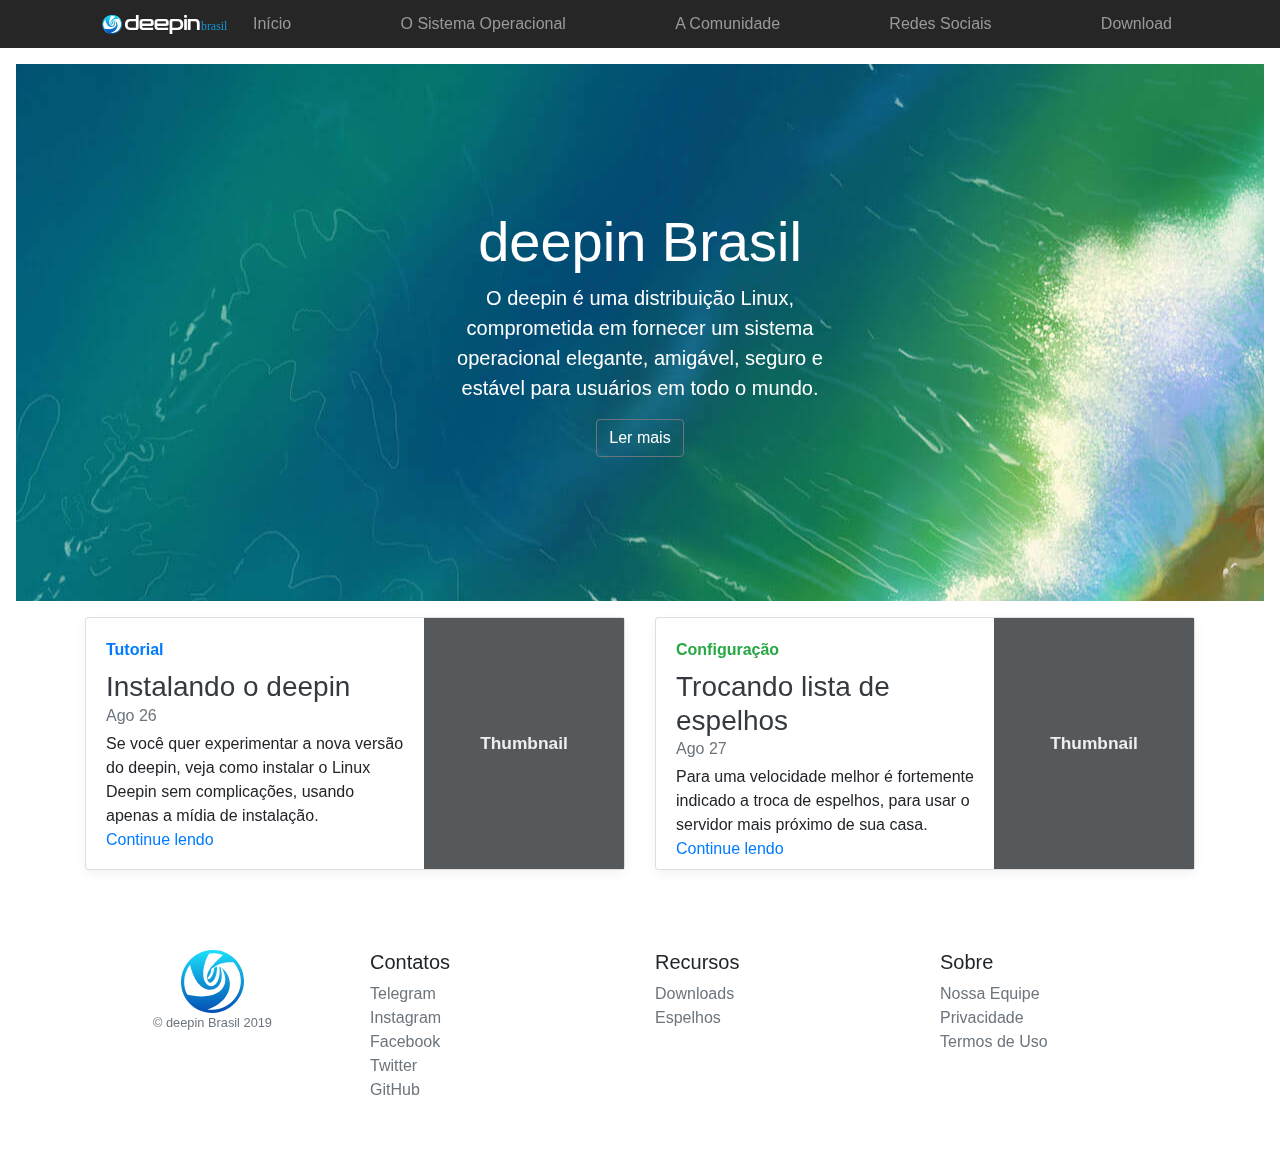
==== commit f6061165: "Update index.html" ====
--- a/index.html
+++ b/index.html
@@ -40,12 +40,10 @@
             <div class="collapse navbar-collapse " id="navbarNavAltMarkup">
                 <div class="navbar-nav container justify-content-between">
                     <a class="nav-item nav-link active" href="index.html">Início <span class="sr-only">(Página atual)</span></a>
-                    <a class="nav-item nav-link" href="#">Tutoriais</a>
-                    <a class="nav-item nav-link " href="#">Noticias</a>
-                    <a class="nav-item nav-link" href="#">Projetos</a>
+                    <a class="nav-item nav-link" href="#">O Sistema Operacional</a>
+                    <a class="nav-item nav-link " href="#">A Comunidade</a>
+                    <a class="nav-item nav-link" href="#">Redes Sociais</a>
                     <a class="nav-item nav-link" href="download.html">Download</a>
-                    <a class="nav-item nav-link" href="#">Equipe</a>
-                    <a class="nav-item nav-link" href="#">Suporte</a>
                 </div>
             </div>
         </div>
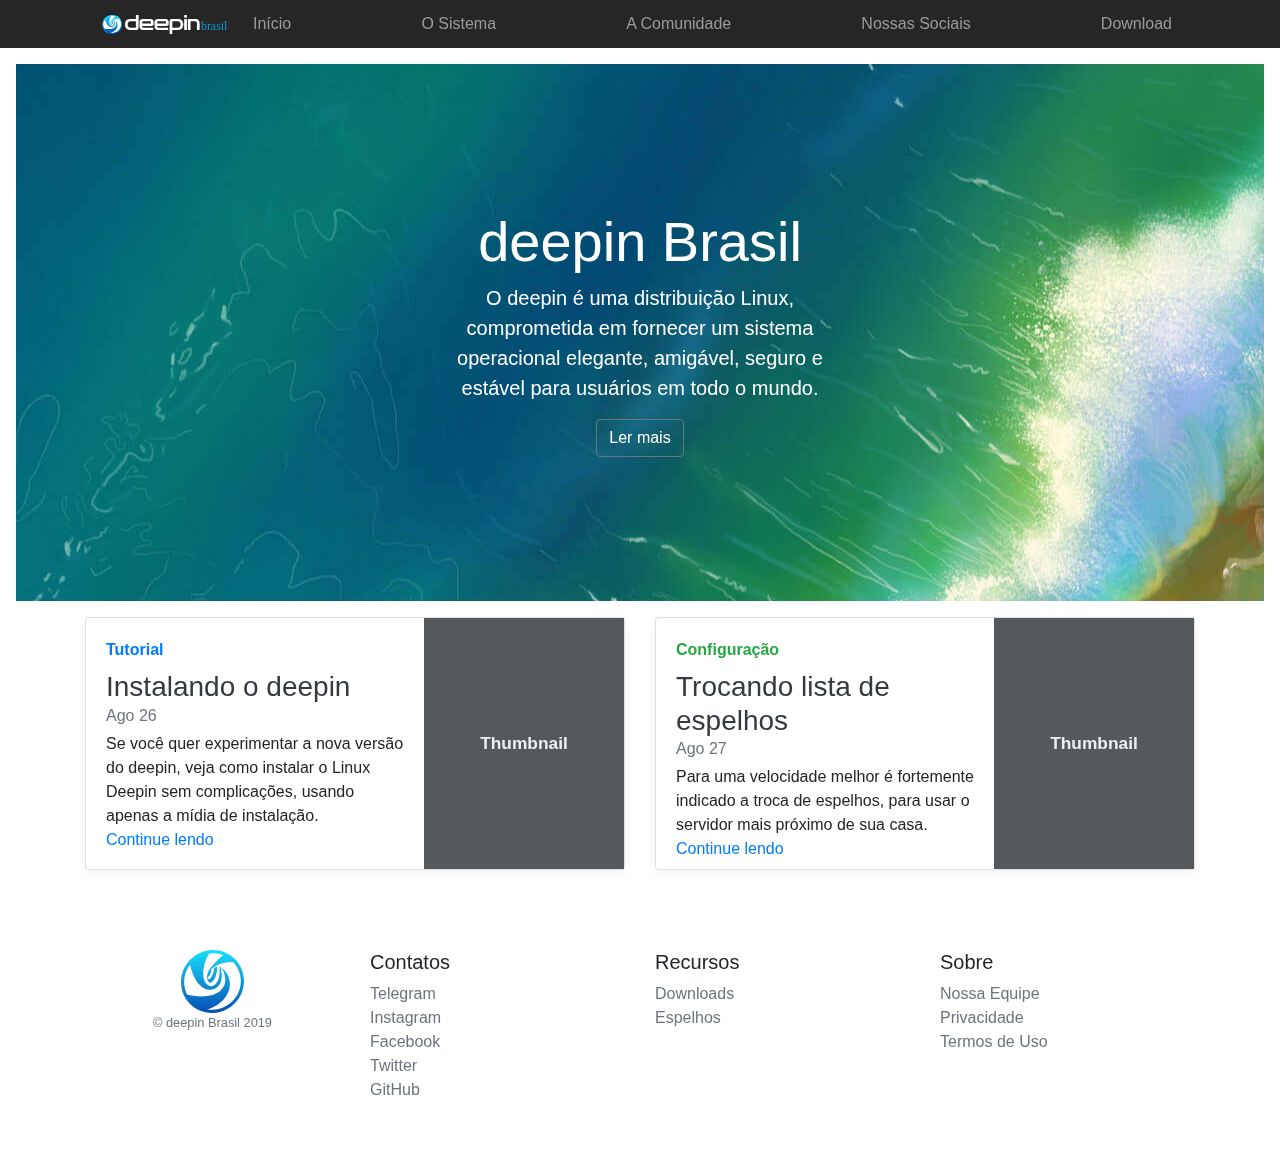
==== commit 49dd7cef: "Update index.html" ====
--- a/index.html
+++ b/index.html
@@ -40,9 +40,9 @@
             <div class="collapse navbar-collapse " id="navbarNavAltMarkup">
                 <div class="navbar-nav container justify-content-between">
                     <a class="nav-item nav-link active" href="index.html">Início <span class="sr-only">(Página atual)</span></a>
-                    <a class="nav-item nav-link" href="#">O Sistema Operacional</a>
+                    <a class="nav-item nav-link" href="#">O Sistema</a>
                     <a class="nav-item nav-link " href="#">A Comunidade</a>
-                    <a class="nav-item nav-link" href="#">Redes Sociais</a>
+                    <a class="nav-item nav-link" href="#">Nossas Sociais</a>
                     <a class="nav-item nav-link" href="download.html">Download</a>
                 </div>
             </div>
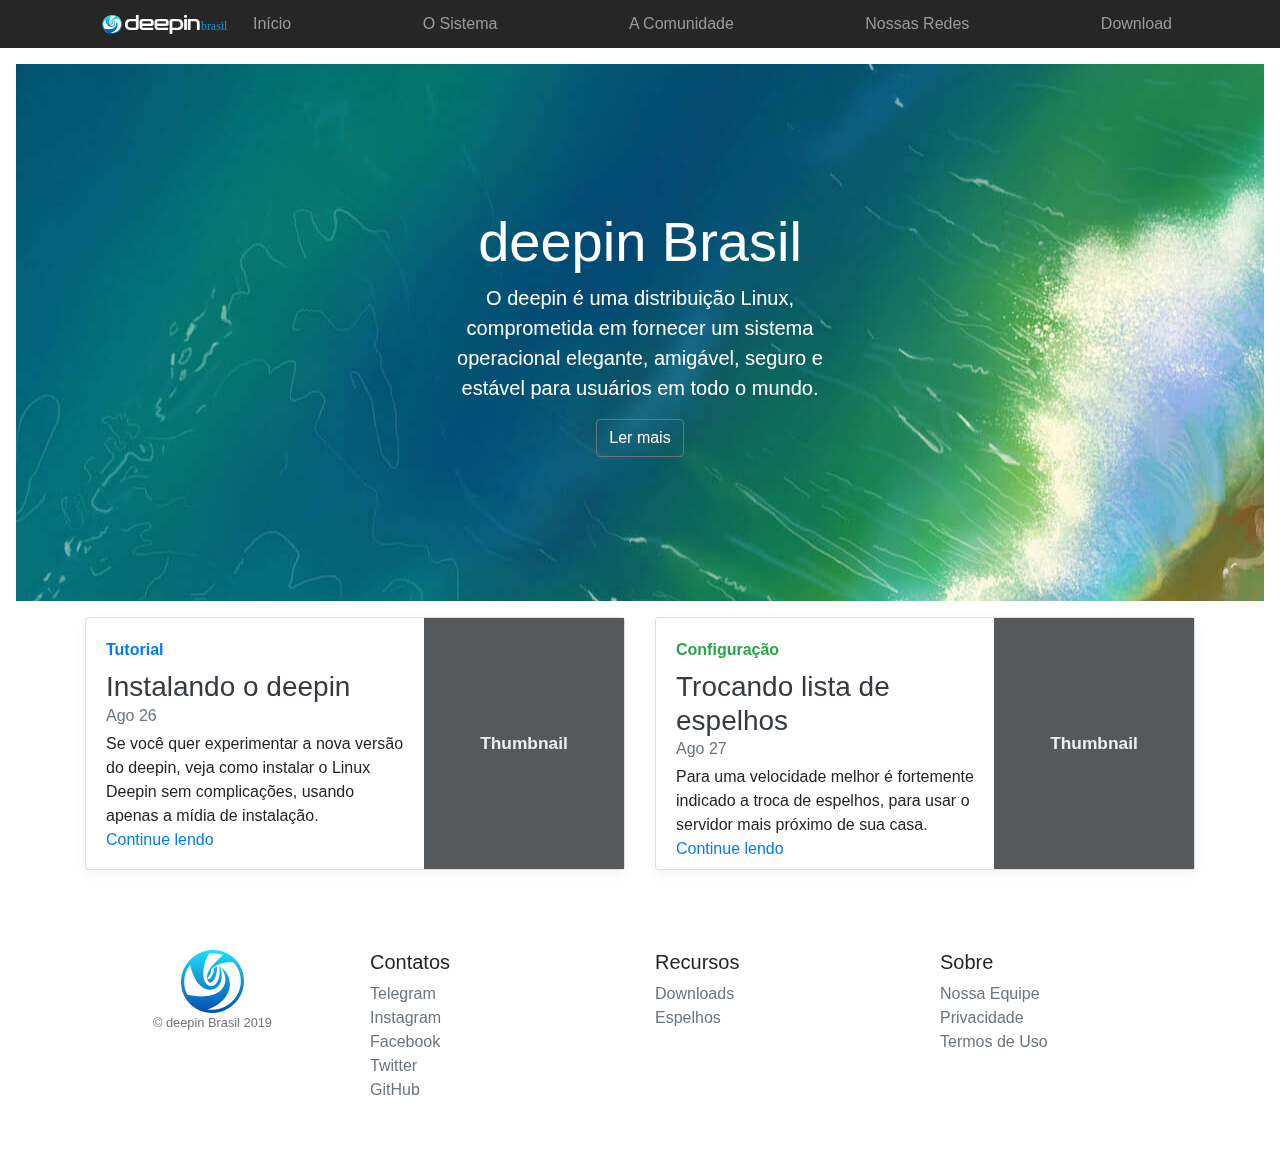
==== commit 8e11b6f6: "Update index.html" ====
--- a/index.html
+++ b/index.html
@@ -37,12 +37,12 @@
             <button class="navbar-toggler" type="button" data-toggle="collapse" data-target="#navbarNavAltMarkup" aria-controls="navbarNavAltMarkup" aria-expanded="false" aria-label="Alterna navegação">
           <span class="navbar-toggler-icon"></span>
         </button>
-            <div class="collapse navbar-collapse " id="navbarNavAltMarkup">
+            <div class="collapse navbar-collapse" id="navbarNavAltMarkup">
                 <div class="navbar-nav container justify-content-between">
-                    <a class="nav-item nav-link active" href="index.html">Início <span class="sr-only">(Página atual)</span></a>
+                    <a class="nav-item nav-link active" href="index.html">Início<span class="sr-only">(Página atual)</span></a>
                     <a class="nav-item nav-link" href="#">O Sistema</a>
-                    <a class="nav-item nav-link " href="#">A Comunidade</a>
-                    <a class="nav-item nav-link" href="#">Nossas Sociais</a>
+                    <a class="nav-item nav-link" href="#">A Comunidade</a>
+                    <a class="nav-item nav-link" href="#">Nossas Redes</a>
                     <a class="nav-item nav-link" href="download.html">Download</a>
                 </div>
             </div>
